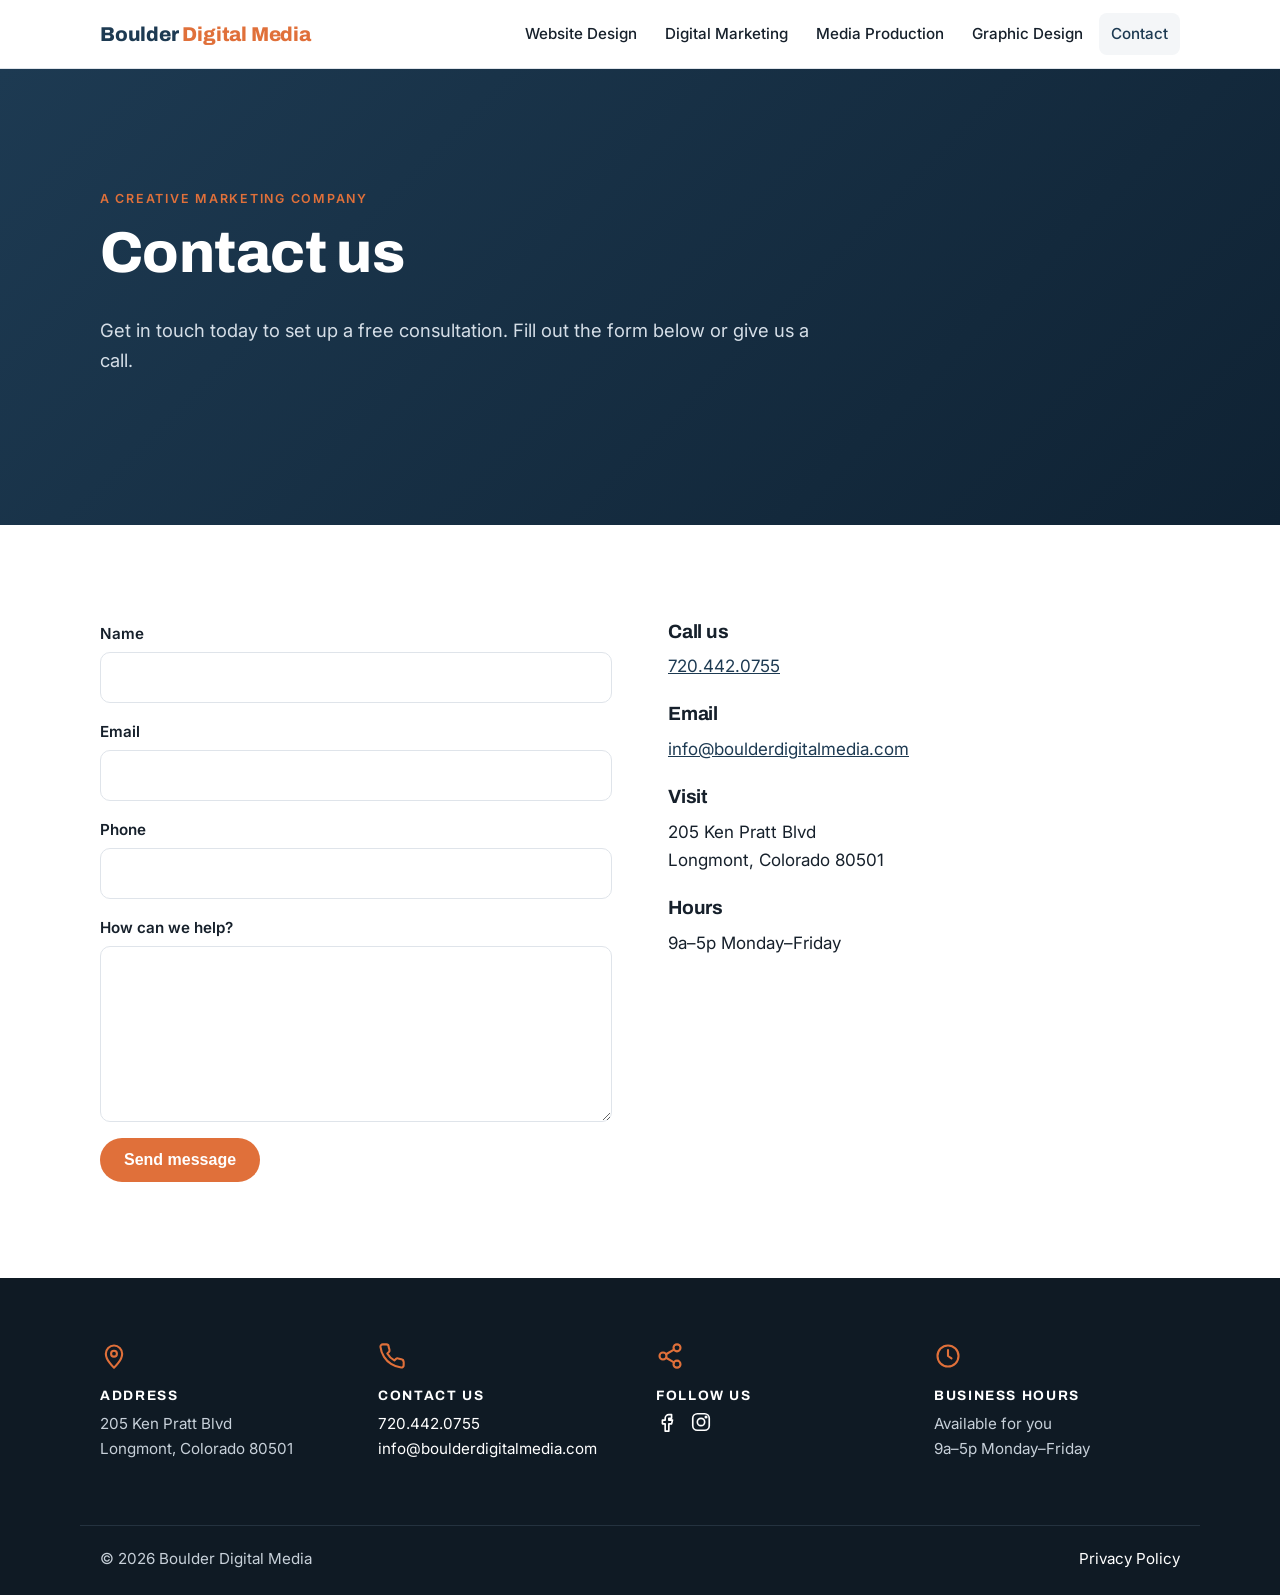
==== contact/index.html @ 1762cec1 "Add files via upload" ====
<!doctype html>
<html lang="en">
<head>
<meta charset="utf-8">
<meta name="viewport" content="width=device-width, initial-scale=1">
<title>Contact | Boulder Digital Media</title>
<meta name="description" content="Get in touch with Boulder Digital Media to set up a free consultation.">
<link rel="canonical" href="https://www.boulderdigitalmedia.com/contact/">
<meta property="og:title" content="Contact | Boulder Digital Media">
<meta property="og:description" content="Get in touch with Boulder Digital Media to set up a free consultation.">
<meta property="og:url" content="https://www.boulderdigitalmedia.com/contact/">
<meta property="og:type" content="website">
<link rel="icon" href="/images/favicon.ico">
<link rel="preconnect" href="https://fonts.googleapis.com">
<link rel="preconnect" href="https://fonts.gstatic.com" crossorigin>
<link href="https://fonts.googleapis.com/css2?family=Archivo:wght@500;700;800&family=Inter:wght@400;500;600&display=swap" rel="stylesheet">
<link rel="stylesheet" href="/css/style.css">
</head>
<body>
<a class="skip" href="#main">Skip to content</a>
<header class="site-header">
  <div class="wrap header-inner">
    <a class="brand" href="/">Boulder <span>Digital Media</span></a>
    <button class="nav-toggle" aria-expanded="false" aria-controls="site-nav">Menu</button>
    <nav id="site-nav" aria-label="Main"><ul><li><a href="/website-design/">Website Design</a></li><li><a href="/digital-marketing/">Digital Marketing</a></li><li><a href="/media-production/">Media Production</a></li><li><a href="/graphic-design/">Graphic Design</a></li><li><a href="/contact/" aria-current="page">Contact</a></li></ul></nav>
  </div>
</header>
<main id="main">
<section class="hero"><div class="wrap">
  <p class="eyebrow">A creative marketing company</p><h1>Contact us</h1><p class="hero-sub">Get in touch today to set up a free consultation. Fill out the form below or give us a call.</p>
</div></section>
<section class="section"><div class="wrap two-col">
  <form name="contact" method="POST" action="/thanks/" data-netlify="true" netlify-honeypot="company_url" class="form">
    <input type="hidden" name="form-name" value="contact">
    <p class="hp"><label>Leave this empty <input name="company_url"></label></p>
    <label>Name<input name="name" autocomplete="name" required></label>
    <label>Email<input type="email" name="email" autocomplete="email" required></label>
    <label>Phone<input type="tel" name="phone" autocomplete="tel"></label>
    <label>How can we help?<textarea name="message" rows="6" required></textarea></label>
    <button class="btn" type="submit">Send message</button>
  </form>
  <div class="contact-info">
    <h3>Call us</h3><p><a href="tel:+17204420755">720.442.0755</a></p>
    <h3>Email</h3><p><a href="mailto:info@boulderdigitalmedia.com">info@boulderdigitalmedia.com</a></p>
    <h3>Visit</h3><p>205 Ken Pratt Blvd<br>Longmont, Colorado 80501</p>
    <h3>Hours</h3><p>9a–5p Monday–Friday</p>
  </div>
</div></section>
</main>
<footer class="site-footer">
  <div class="wrap footer-grid">
    <div class="fcol"><svg viewBox="0 0 24 24" aria-hidden="true"><path d="M12 22s7-6.2 7-12a7 7 0 1 0-14 0c0 5.8 7 12 7 12Z"/><circle cx="12" cy="10" r="2.5"/></svg><h3>Address</h3><p>205 Ken Pratt Blvd<br>Longmont, Colorado 80501</p></div>
    <div class="fcol"><svg viewBox="0 0 24 24" aria-hidden="true"><path d="M22 16.9v3a2 2 0 0 1-2.2 2 19.8 19.8 0 0 1-8.6-3.1 19.5 19.5 0 0 1-6-6A19.8 19.8 0 0 1 2.1 4.2 2 2 0 0 1 4.1 2h3a2 2 0 0 1 2 1.7c.1.9.4 1.8.7 2.7a2 2 0 0 1-.5 2.1L8 9.8a16 16 0 0 0 6 6l1.3-1.3a2 2 0 0 1 2.1-.4c.9.3 1.8.6 2.7.7a2 2 0 0 1 1.7 2Z"/></svg><h3>Contact us</h3><p><a href="tel:+17204420755">720.442.0755</a><br><a href="mailto:info@boulderdigitalmedia.com">info@boulderdigitalmedia.com</a></p></div>
    <div class="fcol"><svg viewBox="0 0 24 24" aria-hidden="true"><circle cx="18" cy="5" r="3"/><circle cx="6" cy="12" r="3"/><circle cx="18" cy="19" r="3"/><path d="m8.6 13.5 6.8 4M15.4 6.5l-6.8 4"/></svg><h3>Follow us</h3><p class="social">
      <a href="https://www.facebook.com/BoulderDigitalMedia/" aria-label="Facebook"><svg viewBox="0 0 24 24" aria-hidden="true"><path d="M14 8h3V4h-3a4 4 0 0 0-4 4v2H7v4h3v8h4v-8h3l1-4h-4V8Z"/></svg></a>
      <a href="https://www.instagram.com/boulderdigitalmedia/" aria-label="Instagram"><svg viewBox="0 0 24 24" aria-hidden="true"><rect x="3" y="3" width="18" height="18" rx="5"/><circle cx="12" cy="12" r="4"/><circle cx="17.5" cy="6.5" r=".8"/></svg></a></p></div>
    <div class="fcol"><svg viewBox="0 0 24 24" aria-hidden="true"><circle cx="12" cy="12" r="9"/><path d="M12 7v5l3 2"/></svg><h3>Business hours</h3><p>Available for you<br>9a–5p Monday–Friday</p></div>
  </div>
  <div class="wrap footer-base">
    <p>© <span id="yr">2026</span> Boulder Digital Media</p>
    <p><a href="/privacy-policy/">Privacy Policy</a></p>
  </div>
  <script>document.getElementById('yr').textContent=new Date().getFullYear()</script>
</footer>
<script>
  const t=document.querySelector('.nav-toggle'),n=document.getElementById('site-nav');
  t.addEventListener('click',()=>{const o=n.classList.toggle('open');t.setAttribute('aria-expanded',o)});
</script>
</body>
</html>
---- css/style.css ----
:root{
  --ink:#16202b; --ink-2:#4a5866; --line:#dfe4ea; --bg:#ffffff; --bg-alt:#f4f6f8;
  --brand:#1d3a52; --accent:#e0703a; --accent-ink:#ffffff;
  --radius:12px; --wrap:1120px;
}
*{box-sizing:border-box}
html{scroll-behavior:smooth}
body{margin:0;font:400 17px/1.65 Inter,system-ui,sans-serif;color:var(--ink);background:var(--bg);-webkit-font-smoothing:antialiased}
img{max-width:100%;height:auto;display:block}
a{color:var(--brand)}
h1,h2,h3{font-family:Archivo,system-ui,sans-serif;line-height:1.15;margin:0 0 .5em;letter-spacing:-.01em}
h1{font-size:clamp(2.2rem,5vw,3.6rem);font-weight:800}
h2{font-size:clamp(1.6rem,3vw,2.3rem);font-weight:800}
h3{font-size:1.2rem;font-weight:700}
p{margin:0 0 1em}
.wrap{max-width:var(--wrap);margin:0 auto;padding:0 20px}
.narrow{max-width:760px}
.center{text-align:center}
.skip{position:absolute;left:-9999px}.skip:focus{left:16px;top:16px;background:#fff;padding:8px 12px;z-index:10}

/* header */
.site-header{position:sticky;top:0;z-index:5;background:rgba(255,255,255,.95);backdrop-filter:blur(8px);border-bottom:1px solid var(--line)}
.header-inner{display:flex;align-items:center;justify-content:space-between;min-height:68px;gap:16px}
.brand{font:800 1.25rem Archivo,sans-serif;text-decoration:none;color:var(--brand);letter-spacing:-.01em}
.brand span{color:var(--accent)}
nav ul{display:flex;gap:4px;list-style:none;margin:0;padding:0}
nav a{display:block;padding:8px 12px;border-radius:8px;text-decoration:none;color:var(--ink);font-weight:500;font-size:.95rem}
nav a:hover,nav a[aria-current]{background:var(--bg-alt);color:var(--brand)}
.nav-toggle{display:none;font:600 .95rem Inter,sans-serif;background:none;border:1px solid var(--line);border-radius:8px;padding:8px 14px;cursor:pointer;color:var(--ink)}
@media (max-width:860px){
  .nav-toggle{display:block}
  nav{position:absolute;left:0;right:0;top:68px;background:#fff;border-bottom:1px solid var(--line);display:none}
  nav.open{display:block}
  nav ul{flex-direction:column;padding:8px 12px 16px}
}

/* hero */
.hero{background:linear-gradient(135deg,var(--brand),#0f2233);color:#fff;padding:clamp(64px,10vw,120px) 0}
.hero h1{max-width:18ch}
.hero-sub{font-size:1.15rem;max-width:60ch;color:#d5dee7;margin-bottom:1.6em}
.eyebrow{text-transform:uppercase;letter-spacing:.14em;font-size:.78rem;font-weight:600;color:var(--accent);margin-bottom:.8em}

/* buttons */
.btn{display:inline-block;background:var(--accent);color:var(--accent-ink);font-weight:600;text-decoration:none;padding:13px 24px;border-radius:999px;border:0;cursor:pointer;font-size:1rem;transition:transform .15s,box-shadow .15s}
.btn:hover{transform:translateY(-1px);box-shadow:0 6px 16px rgba(224,112,58,.3)}
.btn.ghost{background:transparent;color:var(--brand);border:2px solid var(--brand)}

/* sections */
.section{padding:clamp(56px,8vw,96px) 0}
.section.alt{background:var(--bg-alt)}
.section-head{max-width:680px;margin:0 auto 40px;text-align:center}
.section-head p{color:var(--ink-2)}
.lead{font-size:1.15rem;color:var(--ink-2)}
.two-col{display:grid;grid-template-columns:1fr 1fr;gap:40px 56px;align-items:start}
.two-col.media{align-items:center}
.span2{grid-column:1/-1}
@media (max-width:760px){.two-col{grid-template-columns:1fr}}

.cards{display:grid;gap:20px;list-style:none;margin:0;padding:0}
.cards.four{grid-template-columns:repeat(4,1fr)}
.cards.three{grid-template-columns:repeat(3,1fr)}
@media (max-width:900px){.cards.four{grid-template-columns:repeat(2,1fr)}.cards.three{grid-template-columns:1fr}}
@media (max-width:480px){.cards.four{grid-template-columns:1fr}}
.card{background:#fff;border:1px solid var(--line);border-radius:var(--radius);padding:28px}
.card svg{width:36px;height:36px;fill:none;stroke:var(--accent);stroke-width:1.8;stroke-linecap:round;stroke-linejoin:round;margin-bottom:14px}
.card h3{margin:0}
.cards.links a{display:inline-block;margin-top:12px;font-weight:600;text-decoration:none}

.logo-row{display:flex;flex-wrap:wrap;justify-content:center;align-items:center;gap:28px 48px;list-style:none;margin:0 0 32px;padding:0}
.logo-row img{max-height:72px;max-width:160px;width:auto;object-fit:contain}

.quotes{display:grid;grid-template-columns:repeat(3,1fr);gap:24px}
@media (max-width:900px){.quotes{grid-template-columns:1fr}}
.quote{margin:0;background:#fff;border:1px solid var(--line);border-radius:var(--radius);padding:28px;display:flex;flex-direction:column}
.quote img{max-height:56px;width:auto;margin-bottom:18px}
.quote blockquote{margin:0 0 18px;font-size:.96rem;color:var(--ink-2);flex:1}
.quote figcaption{font-weight:700;font-family:Archivo,sans-serif}

.portfolio,.gallery,.videos{display:grid;gap:20px;list-style:none;margin:0;padding:0}
.portfolio{grid-template-columns:repeat(auto-fill,minmax(240px,1fr))}
.portfolio a{display:block;text-decoration:none;color:var(--ink);border:1px solid var(--line);border-radius:var(--radius);overflow:hidden;background:#fff;transition:transform .15s,box-shadow .15s}
.portfolio a:hover{transform:translateY(-2px);box-shadow:0 10px 24px rgba(22,32,43,.08)}
.portfolio img{aspect-ratio:4/3;width:100%;object-fit:cover;object-position:top}
.portfolio span{display:block;padding:12px 16px;font-weight:600}
.gallery{grid-template-columns:repeat(auto-fill,minmax(240px,1fr))}
.gallery img{width:100%;aspect-ratio:1;object-fit:cover;border-radius:var(--radius);border:1px solid var(--line);background:#fff}
.videos{grid-template-columns:repeat(auto-fill,minmax(320px,1fr))}
.videos p{margin:.6em 0 0;font-weight:600}
.video{position:relative;aspect-ratio:16/9;border-radius:var(--radius);overflow:hidden;background:#000}
.video iframe{position:absolute;inset:0;width:100%;height:100%;border:0}
@media (max-width:400px){.videos{grid-template-columns:1fr}}

.points{padding-left:1.2em;margin:0 0 1.6em}.points li{margin-bottom:.8em}
.checks{list-style:none;padding:0;margin:0 0 1.6em}
.checks li{position:relative;padding-left:30px;margin-bottom:.7em}
.checks li::before{content:"";position:absolute;left:0;top:.45em;width:16px;height:9px;border-left:2.5px solid var(--accent);border-bottom:2.5px solid var(--accent);transform:rotate(-45deg)}
.media img{border-radius:var(--radius)}

/* form */
.form{display:grid;gap:16px}
.form label{display:grid;gap:6px;font-weight:600;font-size:.95rem}
.form input,.form textarea{font:inherit;padding:12px 14px;border:1px solid var(--line);border-radius:10px;background:#fff;color:var(--ink)}
.form input:focus,.form textarea:focus{outline:2px solid var(--accent);outline-offset:1px;border-color:transparent}
.form .btn{justify-self:start}
.hp{position:absolute;left:-9999px}
.contact-info h3{margin-top:1.2em}.contact-info h3:first-child{margin-top:0}

.prose h2{font-size:1.4rem;margin-top:1.8em}.prose h3{margin-top:1.2em}
.prose ul{padding-left:1.2em}

/* footer */
.site-footer{background:#0f1a24;color:#c7d0d9;padding:64px 0 24px;font-size:.95rem}
.site-footer a{color:#fff;text-decoration:none}
.site-footer a:hover{text-decoration:underline}
.footer-grid{display:grid;grid-template-columns:repeat(4,1fr);gap:32px}
@media (max-width:860px){.footer-grid{grid-template-columns:repeat(2,1fr)}}
@media (max-width:480px){.footer-grid{grid-template-columns:1fr}}
.fcol>svg{width:28px;height:28px;fill:none;stroke:var(--accent);stroke-width:1.8;stroke-linecap:round;stroke-linejoin:round;margin-bottom:10px}
.fcol h3{color:#fff;font-size:.85rem;text-transform:uppercase;letter-spacing:.12em;margin-bottom:.6em}
.social{display:flex;gap:12px}
.social svg{width:22px;height:22px;fill:none;stroke:#fff;stroke-width:1.8;stroke-linecap:round;stroke-linejoin:round}
.footer-base{display:flex;justify-content:space-between;flex-wrap:wrap;gap:8px;border-top:1px solid #24323f;margin-top:48px;padding-top:20px}
.footer-base p{margin:0}
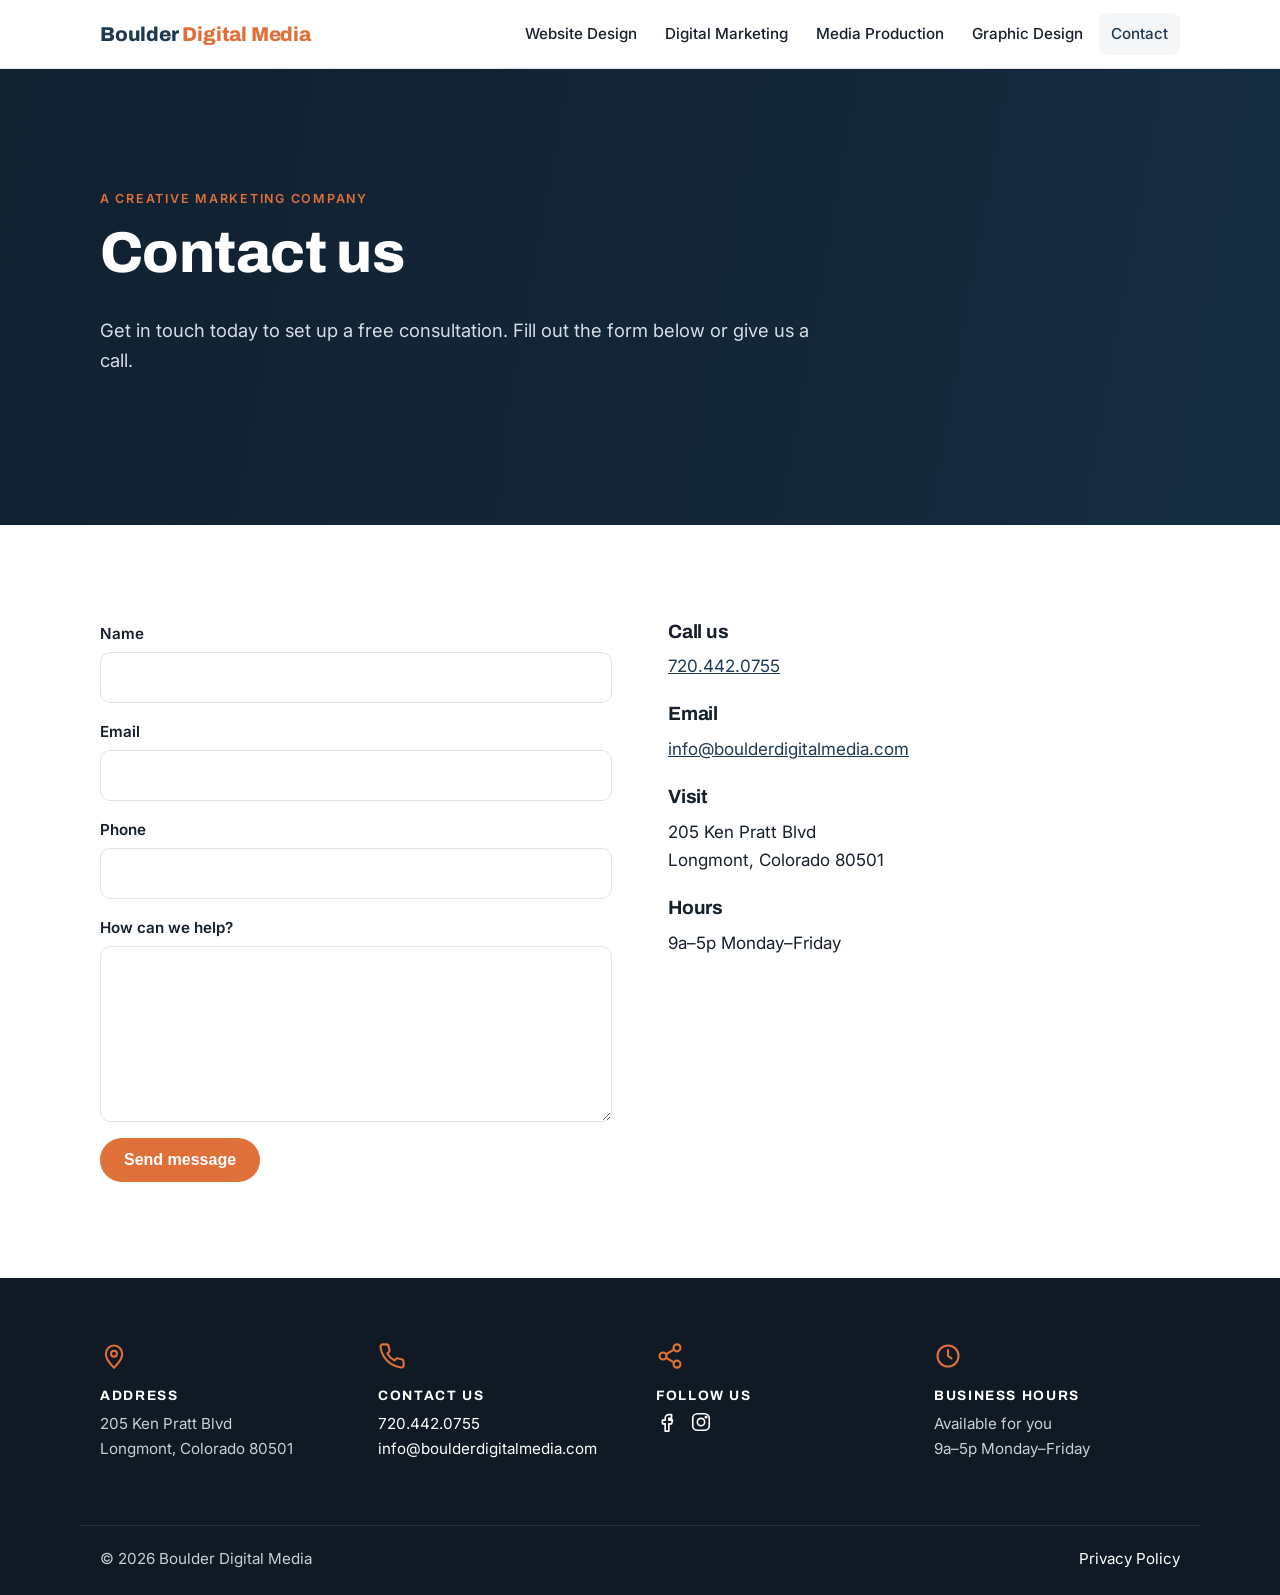
==== commit 4e66e403: "Add files via upload" ====
--- a/contact/index.html
+++ b/contact/index.html
@@ -10,7 +10,7 @@
 <meta property="og:description" content="Get in touch with Boulder Digital Media to set up a free consultation.">
 <meta property="og:url" content="https://www.boulderdigitalmedia.com/contact/">
 <meta property="og:type" content="website">
-<link rel="icon" href="/images/favicon.ico">
+<link rel="icon" href="/favicon.svg" type="image/svg+xml">
 <link rel="preconnect" href="https://fonts.googleapis.com">
 <link rel="preconnect" href="https://fonts.gstatic.com" crossorigin>
 <link href="https://fonts.googleapis.com/css2?family=Archivo:wght@500;700;800&family=Inter:wght@400;500;600&display=swap" rel="stylesheet">
@@ -26,7 +26,7 @@
   </div>
 </header>
 <main id="main">
-<section class="hero"><div class="wrap">
+<section class="hero has-bg" style="--bg:url(/images/backgrounds/contact-hero.jpg)"><div class="wrap">
   <p class="eyebrow">A creative marketing company</p><h1>Contact us</h1><p class="hero-sub">Get in touch today to set up a free consultation. Fill out the form below or give us a call.</p>
 </div></section>
 <section class="section"><div class="wrap two-col">
--- a/css/style.css
+++ b/css/style.css
@@ -121,3 +121,10 @@
 .social svg{width:22px;height:22px;fill:none;stroke:#fff;stroke-width:1.8;stroke-linecap:round;stroke-linejoin:round}
 .footer-base{display:flex;justify-content:space-between;flex-wrap:wrap;gap:8px;border-top:1px solid #24323f;margin-top:48px;padding-top:20px}
 .footer-base p{margin:0}
+
+/* photo backgrounds from the original site */
+.hero.has-bg,.section.photo{background:linear-gradient(100deg,rgba(15,30,45,.9) 0%,rgba(15,30,45,.72) 55%,rgba(15,30,45,.45) 100%),var(--bg) center/cover no-repeat,var(--brand)}
+.section.photo{color:#fff}
+.section.photo p{color:#dbe3ea}
+.section.photo{text-align:center;background:linear-gradient(rgba(10,18,26,.68),rgba(10,18,26,.68)),var(--bg) center/cover no-repeat,var(--brand)}
+.section.photo .eyebrow{color:#fff}
